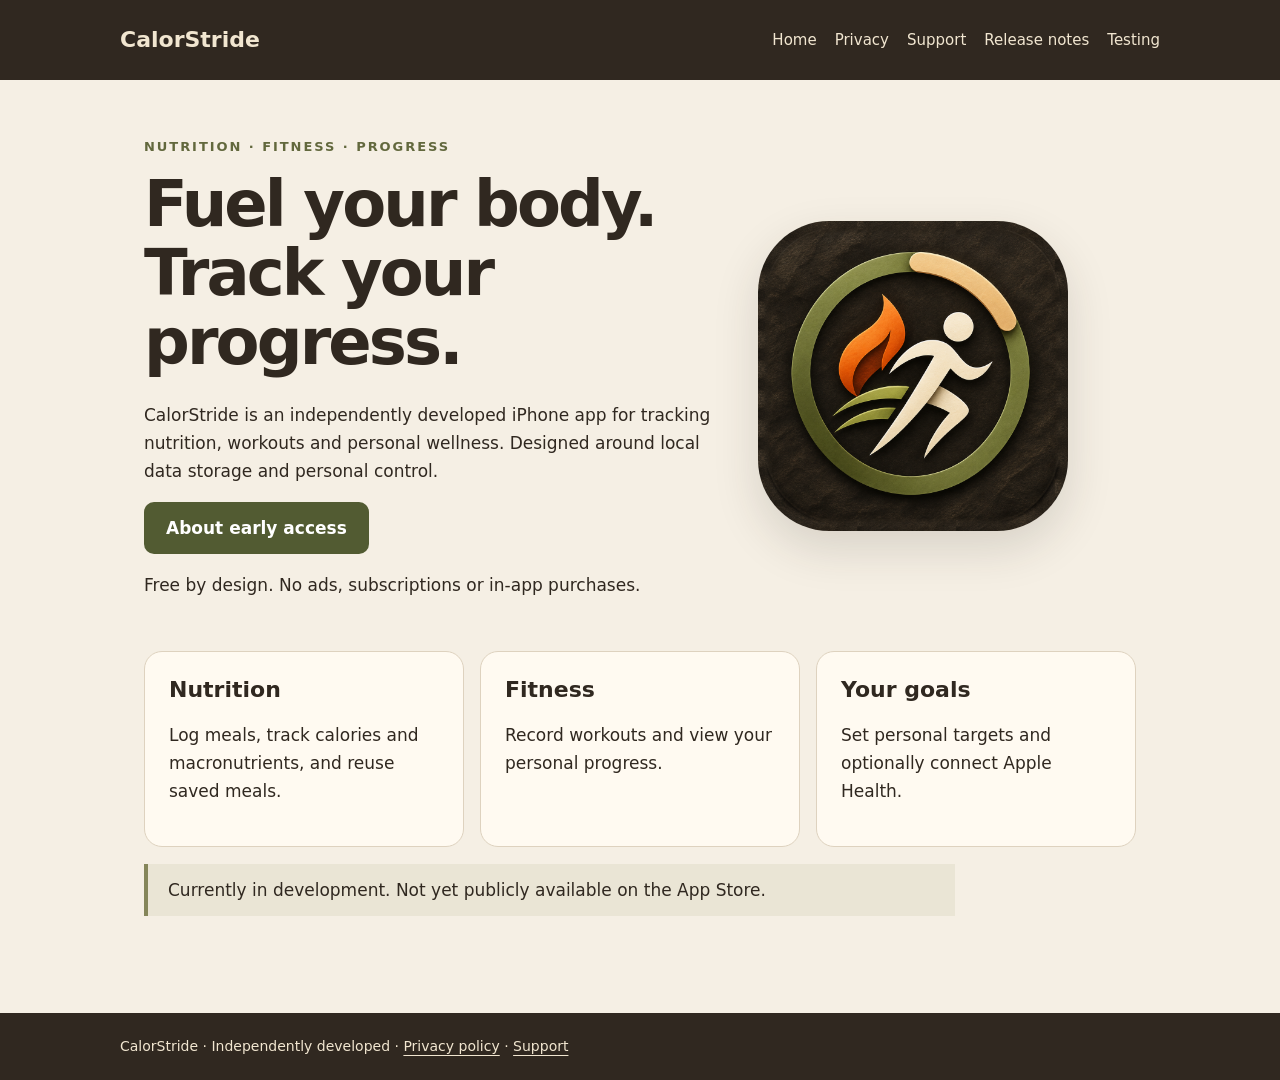
==== index.html @ e590fb26 "Add files via upload Initial CalorStride website" ====
<!doctype html><html lang="en"><head><meta charset="utf-8"><meta name="viewport" content="width=device-width, initial-scale=1"><title>Home | CalorStride</title><link rel="icon" href="icon.png"><link rel="stylesheet" href="style.css"></head><body><header><a class="brand" href="index.html">CalorStride</a><nav aria-label="Main navigation"><a href="index.html">Home</a><a href="privacy.html">Privacy</a><a href="support.html">Support</a><a href="releases.html">Release notes</a><a href="testing.html">Testing</a></nav></header><main><section class="hero"><div><div class="eyebrow">Nutrition · Fitness · Progress</div><h1>Fuel your body.<br>Track your progress.</h1><p>CalorStride is an independently developed iPhone app for tracking nutrition, workouts and personal wellness. Designed around local data storage and personal control.</p><p><a class="button" href="testing.html">About early access</a></p><p>Free by design. No ads, subscriptions or in-app purchases.</p></div><img src="icon.png" alt="CalorStride icon: runner, flame and progress ring"></section><section class="cards"><article class="tile"><h2>Nutrition</h2><p>Log meals, track calories and macronutrients, and reuse saved meals.</p></article><article class="tile"><h2>Fitness</h2><p>Record workouts and view your personal progress.</p></article><article class="tile"><h2>Your goals</h2><p>Set personal targets and optionally connect Apple Health.</p></article></section><p class="note">Currently in development. Not yet publicly available on the App Store.</p></main><footer>CalorStride · Independently developed · <a href="privacy.html">Privacy policy</a> · <a href="support.html">Support</a></footer></body></html>
---- style.css ----
*{box-sizing:border-box}body{margin:0;background:#f5efe4;color:#302820;font:17px/1.65 system-ui,sans-serif}header,footer{background:#302820;color:#f1e6d0;padding:22px max(5vw,calc((100vw - 1040px)/2))}header{display:flex;align-items:center;justify-content:space-between;flex-wrap:wrap;gap:18px}header a,footer a{color:#f1e6d0}a{color:#525b32;text-underline-offset:4px}nav{display:flex;gap:18px;flex-wrap:wrap}nav a{text-decoration:none;font-size:15px}.brand{font-weight:750;font-size:22px;text-decoration:none}main{max-width:1040px;margin:auto;padding:56px 24px 80px;min-height:70vh}h1{font-size:clamp(36px,6vw,64px);line-height:1.08;letter-spacing:-.045em;margin:12px 0 24px}h2{line-height:1.25;margin-top:36px}p{max-width:75ch}.eyebrow{font-size:13px;letter-spacing:.15em;text-transform:uppercase;font-weight:700;color:#62683d}.hero{display:grid;grid-template-columns:1.5fr 1fr;gap:48px;align-items:center}.hero img{width:100%;max-width:310px;border-radius:23%;box-shadow:0 18px 45px #30282025}.cards{display:grid;grid-template-columns:repeat(auto-fit,minmax(220px,1fr));gap:16px;margin-top:35px}.tile{background:#fffaf1;border:1px solid #ded2bf;border-radius:18px;padding:24px}.tile h2{margin:0;font-size:22px}.button{display:inline-block;background:#525b32;color:white;padding:12px 22px;border-radius:10px;text-decoration:none;font-weight:650}.note{border-left:4px solid #85865a;padding:12px 20px;background:#eae5d5}footer{font-size:14px}a:focus-visible{outline:3px solid #d77b32;outline-offset:4px}@media(max-width:650px){.hero{grid-template-columns:1fr}.hero img{max-width:200px}main{padding-top:35px}}
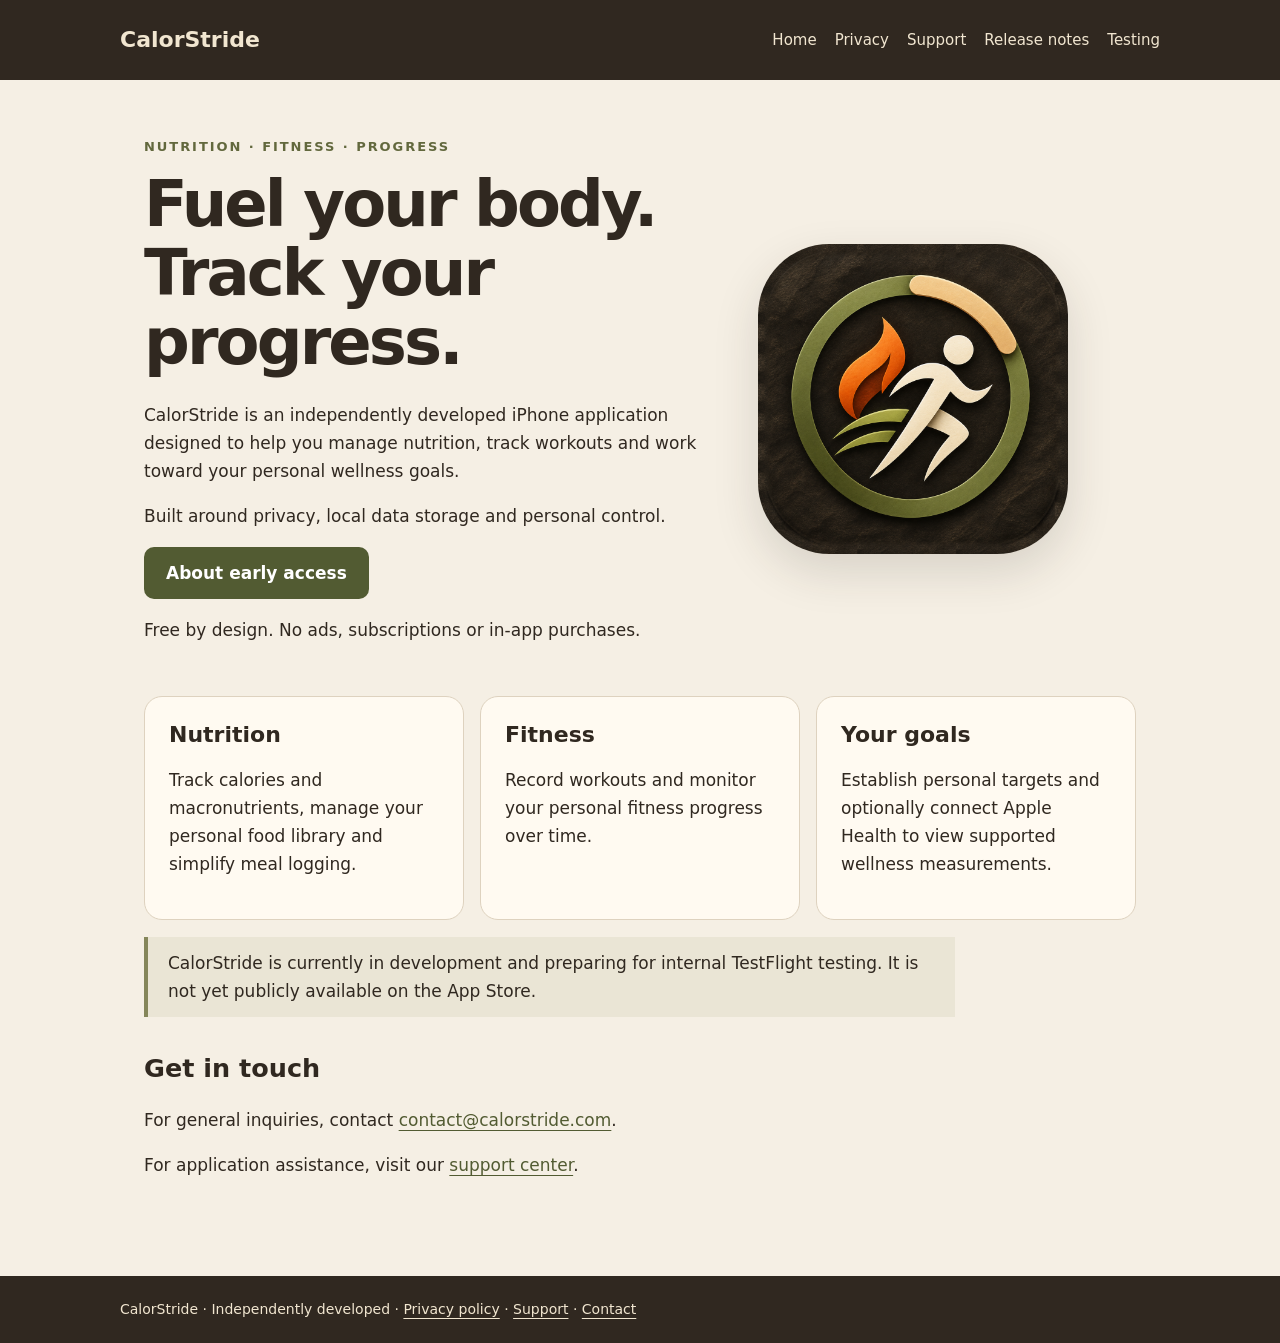
==== commit d0c667e0: "Revise index.html for improved content and structure Updated the HTML structure and content for bett" ====
--- a/index.html
+++ b/index.html
@@ -1 +1,73 @@
-<!doctype html><html lang="en"><head><meta charset="utf-8"><meta name="viewport" content="width=device-width, initial-scale=1"><title>Home | CalorStride</title><link rel="icon" href="icon.png"><link rel="stylesheet" href="style.css"></head><body><header><a class="brand" href="index.html">CalorStride</a><nav aria-label="Main navigation"><a href="index.html">Home</a><a href="privacy.html">Privacy</a><a href="support.html">Support</a><a href="releases.html">Release notes</a><a href="testing.html">Testing</a></nav></header><main><section class="hero"><div><div class="eyebrow">Nutrition · Fitness · Progress</div><h1>Fuel your body.<br>Track your progress.</h1><p>CalorStride is an independently developed iPhone app for tracking nutrition, workouts and personal wellness. Designed around local data storage and personal control.</p><p><a class="button" href="testing.html">About early access</a></p><p>Free by design. No ads, subscriptions or in-app purchases.</p></div><img src="icon.png" alt="CalorStride icon: runner, flame and progress ring"></section><section class="cards"><article class="tile"><h2>Nutrition</h2><p>Log meals, track calories and macronutrients, and reuse saved meals.</p></article><article class="tile"><h2>Fitness</h2><p>Record workouts and view your personal progress.</p></article><article class="tile"><h2>Your goals</h2><p>Set personal targets and optionally connect Apple Health.</p></article></section><p class="note">Currently in development. Not yet publicly available on the App Store.</p></main><footer>CalorStride · Independently developed · <a href="privacy.html">Privacy policy</a> · <a href="support.html">Support</a></footer></body></html>+
+<!DOCTYPE html>
+<html lang="en">
+<head>
+    <meta charset="utf-8">
+    <meta name="viewport" content="width=device-width, initial-scale=1">
+    <meta name="description" content="CalorStride is an independently developed, free nutrition and fitness tracking application for iPhone.">
+    <title>Home | CalorStride</title>
+    <link rel="icon" href="icon.png">
+    <link rel="stylesheet" href="style.css">
+</head>
+<body>
+    <header>
+        <a class="brand" href="index.html">CalorStride</a>
+        <nav aria-label="Main navigation">
+            <a href="index.html">Home</a>
+            <a href="privacy.html">Privacy</a>
+            <a href="support.html">Support</a>
+            <a href="releases.html">Release notes</a>
+            <a href="testing.html">Testing</a>
+        </nav>
+    </header>
+
+    <main>
+        <section class="hero">
+            <div>
+                <div class="eyebrow">Nutrition · Fitness · Progress</div>
+                <h1>Fuel your body.<br>Track your progress.</h1>
+
+                <p>CalorStride is an independently developed iPhone application designed to help you manage nutrition, track workouts and work toward your personal wellness goals.</p>
+
+                <p>Built around privacy, local data storage and personal control.</p>
+
+                <p><a class="button" href="testing.html">About early access</a></p>
+
+                <p>Free by design. No ads, subscriptions or in-app purchases.</p>
+            </div>
+
+            <img src="icon.png" alt="CalorStride icon: runner, flame and progress ring">
+        </section>
+
+        <section class="cards">
+            <article class="tile">
+                <h2>Nutrition</h2>
+                <p>Track calories and macronutrients, manage your personal food library and simplify meal logging.</p>
+            </article>
+
+            <article class="tile">
+                <h2>Fitness</h2>
+                <p>Record workouts and monitor your personal fitness progress over time.</p>
+            </article>
+
+            <article class="tile">
+                <h2>Your goals</h2>
+                <p>Establish personal targets and optionally connect Apple Health to view supported wellness measurements.</p>
+            </article>
+        </section>
+
+        <p class="note">CalorStride is currently in development and preparing for internal TestFlight testing. It is not yet publicly available on the App Store.</p>
+
+        <h2>Get in touch</h2>
+        <p>For general inquiries, contact <a href="mailto:contact@calorstride.com">contact@calorstride.com</a>.</p>
+        <p>For application assistance, visit our <a href="support.html">support center</a>.</p>
+    </main>
+
+    <footer>
+        CalorStride · Independently developed ·
+        <a href="privacy.html">Privacy policy</a> ·
+        <a href="support.html">Support</a> ·
+        <a href="mailto:contact@calorstride.com">Contact</a>
+    </footer>
+</body>
+</html>
